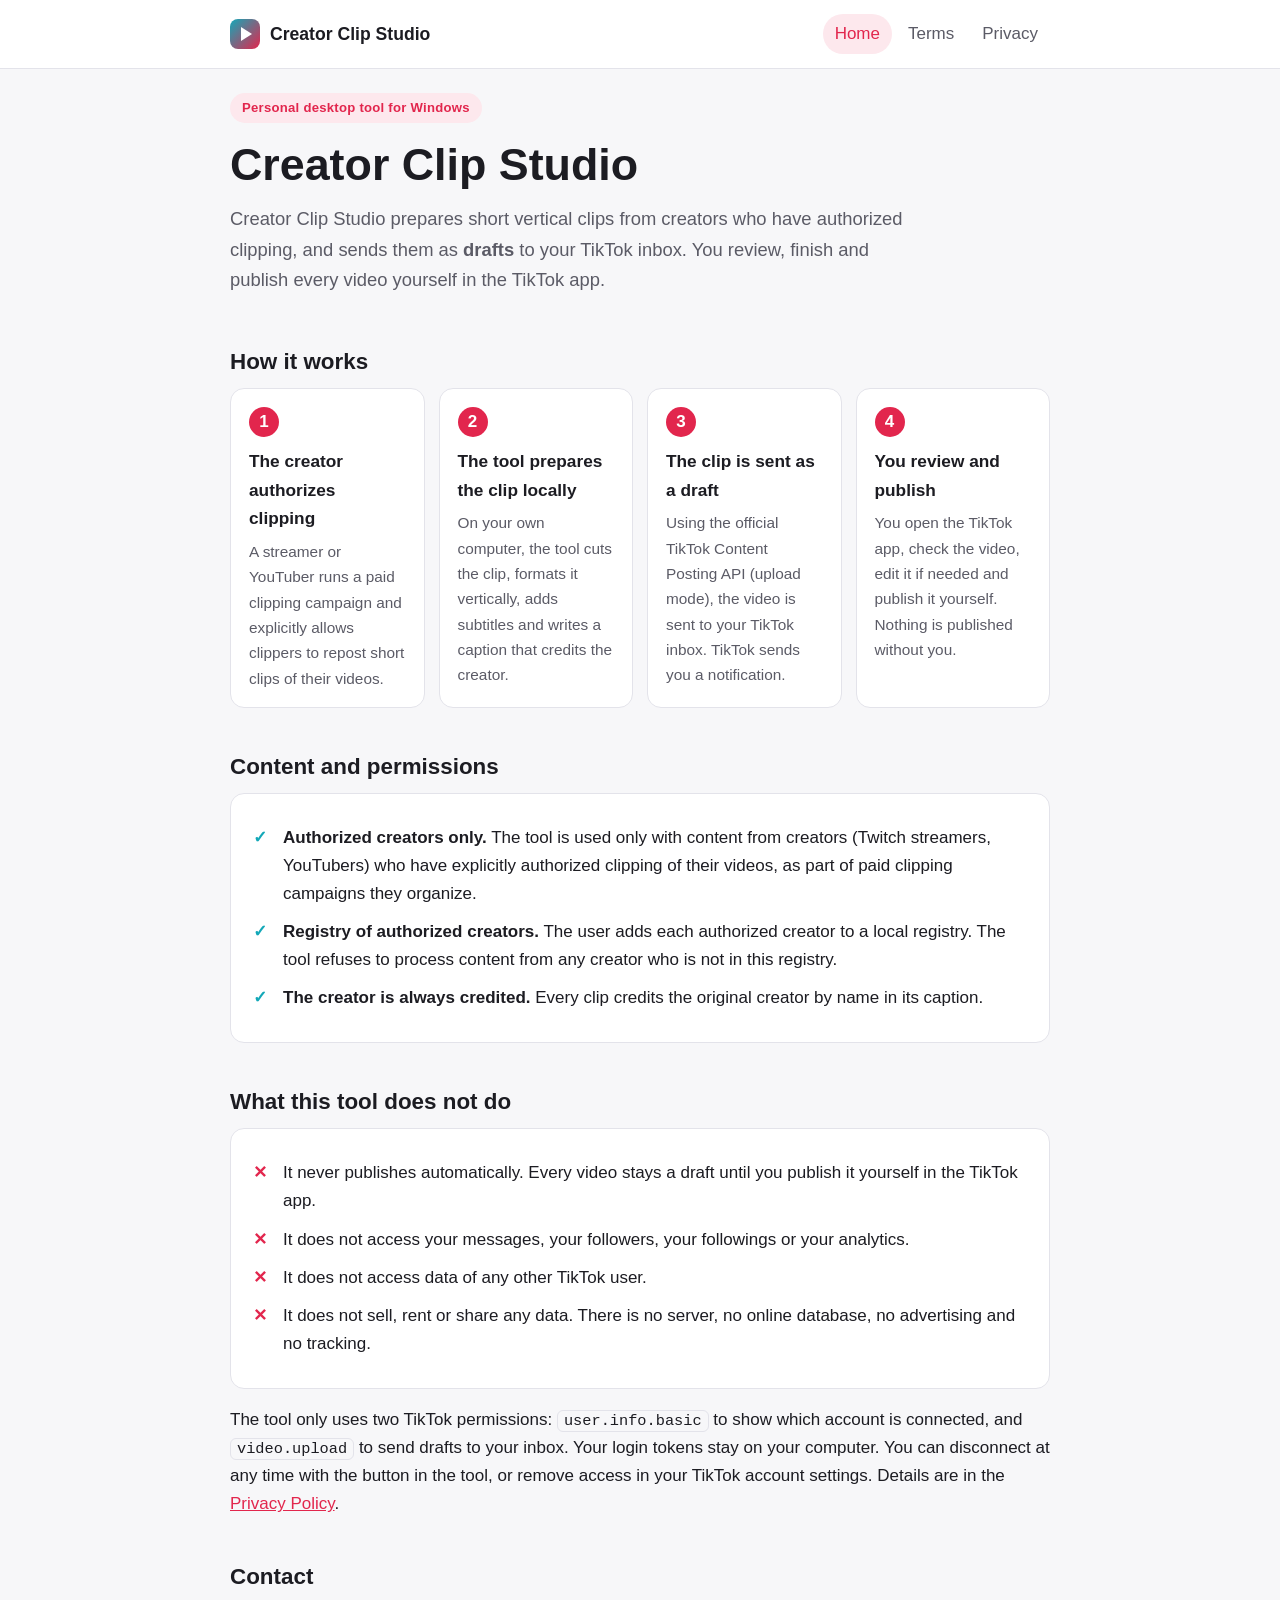
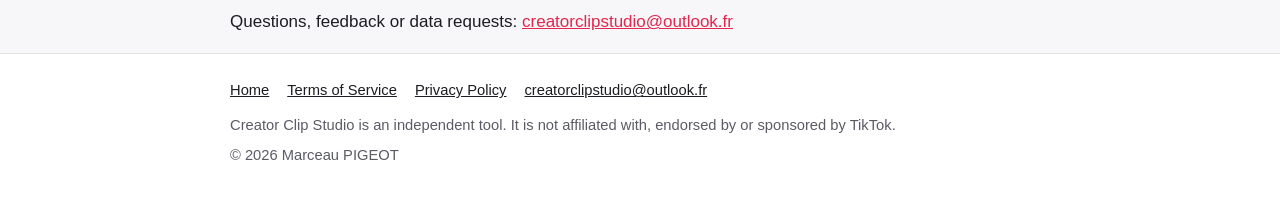
==== index.html @ 3bb6e99e "Site Creator Clip Studio (accueil, conditions, confidentialite)" ====
<!DOCTYPE html>
<html lang="en">
<head>
  <meta charset="utf-8">
  <meta name="viewport" content="width=device-width, initial-scale=1">
  <title>Creator Clip Studio</title>
  <meta name="description" content="Creator Clip Studio is a personal desktop tool that prepares short clips from authorized creators and sends them as drafts to your TikTok inbox, where you review and publish them yourself.">
  <link rel="stylesheet" href="style.css">
</head>
<body>
  <header class="site-header">
    <div class="wrap">
      <a class="brand" href="index.html"><span class="brand-mark" aria-hidden="true"></span>Creator Clip Studio</a>
      <nav class="nav" aria-label="Main">
        <a href="index.html" aria-current="page">Home</a>
        <a href="terms.html">Terms</a>
        <a href="privacy.html">Privacy</a>
      </nav>
    </div>
  </header>

  <main class="wrap">
    <section class="hero">
      <span class="badge">Personal desktop tool for Windows</span>
      <h1>Creator Clip Studio</h1>
      <p class="lead">Creator Clip Studio prepares short vertical clips from creators who have authorized clipping, and sends them as <strong>drafts</strong> to your TikTok inbox. You review, finish and publish every video yourself in the TikTok app.</p>
    </section>

    <section aria-labelledby="how">
      <h2 id="how">How it works</h2>
      <ol class="steps">
        <li>
          <h3>The creator authorizes clipping</h3>
          <p>A streamer or YouTuber runs a paid clipping campaign and explicitly allows clippers to repost short clips of their videos.</p>
        </li>
        <li>
          <h3>The tool prepares the clip locally</h3>
          <p>On your own computer, the tool cuts the clip, formats it vertically, adds subtitles and writes a caption that credits the creator.</p>
        </li>
        <li>
          <h3>The clip is sent as a draft</h3>
          <p>Using the official TikTok Content Posting API (upload mode), the video is sent to your TikTok inbox. TikTok sends you a notification.</p>
        </li>
        <li>
          <h3>You review and publish</h3>
          <p>You open the TikTok app, check the video, edit it if needed and publish it yourself. Nothing is published without you.</p>
        </li>
      </ol>
    </section>

    <section aria-labelledby="content">
      <h2 id="content">Content and permissions</h2>
      <div class="card">
        <ul class="checklist ok">
          <li><strong>Authorized creators only.</strong> The tool is used only with content from creators (Twitch streamers, YouTubers) who have explicitly authorized clipping of their videos, as part of paid clipping campaigns they organize.</li>
          <li><strong>Registry of authorized creators.</strong> The user adds each authorized creator to a local registry. The tool refuses to process content from any creator who is not in this registry.</li>
          <li><strong>The creator is always credited.</strong> Every clip credits the original creator by name in its caption.</li>
        </ul>
      </div>
    </section>

    <section aria-labelledby="not">
      <h2 id="not">What this tool does not do</h2>
      <div class="card">
        <ul class="checklist">
          <li>It never publishes automatically. Every video stays a draft until you publish it yourself in the TikTok app.</li>
          <li>It does not access your messages, your followers, your followings or your analytics.</li>
          <li>It does not access data of any other TikTok user.</li>
          <li>It does not sell, rent or share any data. There is no server, no online database, no advertising and no tracking.</li>
        </ul>
      </div>
      <p>The tool only uses two TikTok permissions: <code>user.info.basic</code> to show which account is connected, and <code>video.upload</code> to send drafts to your inbox. Your login tokens stay on your computer. You can disconnect at any time with the button in the tool, or remove access in your TikTok account settings. Details are in the <a href="privacy.html">Privacy Policy</a>.</p>
    </section>

    <section aria-labelledby="contact">
      <h2 id="contact">Contact</h2>
      <p>Questions, feedback or data requests: <a href="mailto:creatorclipstudio@outlook.fr">creatorclipstudio@outlook.fr</a></p>
    </section>
  </main>

  <footer class="site-footer">
    <div class="wrap">
      <div class="footer-links">
        <a href="index.html">Home</a>
        <a href="terms.html">Terms of Service</a>
        <a href="privacy.html">Privacy Policy</a>
        <a href="mailto:creatorclipstudio@outlook.fr">creatorclipstudio@outlook.fr</a>
      </div>
      <p>Creator Clip Studio is an independent tool. It is not affiliated with, endorsed by or sponsored by TikTok.</p>
      <p>&copy; 2026 Marceau PIGEOT</p>
    </div>
  </footer>
</body>
</html>
---- style.css ----
/* Creator Clip Studio - shared stylesheet (no external fonts or scripts) */

:root {
  --bg: #f7f7f9;
  --surface: #ffffff;
  --text: #1c1c22;
  --muted: #5b5b66;
  --border: #e3e3ea;
  --accent: #e2264d;
  --accent-soft: #fde8ed;
  --accent-2: #13a8b8;
  --radius: 14px;
  --max: 860px;
}

@media (prefers-color-scheme: dark) {
  :root {
    --bg: #111116;
    --surface: #1a1a21;
    --text: #ececf1;
    --muted: #a3a3b0;
    --border: #2c2c36;
    --accent: #ff4f73;
    --accent-soft: #2e1820;
    --accent-2: #3fd0de;
  }
}

* { box-sizing: border-box; }

html { -webkit-text-size-adjust: 100%; }

body {
  margin: 0;
  background: var(--bg);
  color: var(--text);
  font-family: -apple-system, BlinkMacSystemFont, "Segoe UI", Roboto, "Helvetica Neue", Arial, sans-serif;
  font-size: 17px;
  line-height: 1.65;
}

a { color: var(--accent); }
a:hover { text-decoration-thickness: 2px; }

.wrap {
  max-width: var(--max);
  margin: 0 auto;
  padding: 0 20px;
}

/* Header */
.site-header {
  background: var(--surface);
  border-bottom: 1px solid var(--border);
  position: sticky;
  top: 0;
  z-index: 10;
}
.site-header .wrap {
  display: flex;
  align-items: center;
  justify-content: space-between;
  flex-wrap: wrap;
  gap: 8px 20px;
  padding-top: 14px;
  padding-bottom: 14px;
}
.brand {
  display: flex;
  align-items: center;
  gap: 10px;
  font-weight: 700;
  font-size: 1.1rem;
  color: var(--text);
  text-decoration: none;
}
.brand-mark {
  width: 30px;
  height: 30px;
  border-radius: 8px;
  background: linear-gradient(135deg, var(--accent-2), var(--accent));
  display: inline-block;
  position: relative;
}
.brand-mark::after {
  content: "";
  position: absolute;
  left: 11px;
  top: 8px;
  border-left: 11px solid #fff;
  border-top: 7px solid transparent;
  border-bottom: 7px solid transparent;
}
.nav { display: flex; gap: 4px; }
.nav a {
  color: var(--muted);
  text-decoration: none;
  padding: 6px 12px;
  border-radius: 999px;
  font-weight: 500;
}
.nav a:hover { color: var(--text); background: var(--bg); }
.nav a[aria-current="page"] { color: var(--accent); background: var(--accent-soft); }

/* Main content */
main { padding: 40px 0 56px; }

.hero { padding: 24px 0 8px; }
.hero h1 {
  font-size: clamp(2rem, 6vw, 2.8rem);
  line-height: 1.15;
  margin: 0 0 14px;
}
.hero .lead {
  font-size: 1.15rem;
  color: var(--muted);
  margin: 0;
  max-width: 680px;
}
.badge {
  display: inline-block;
  font-size: 0.82rem;
  font-weight: 600;
  letter-spacing: 0.02em;
  color: var(--accent);
  background: var(--accent-soft);
  padding: 4px 12px;
  border-radius: 999px;
  margin-bottom: 16px;
}

h1 { font-size: 2rem; line-height: 1.2; margin: 0 0 8px; }
h2 { font-size: 1.4rem; line-height: 1.3; margin: 44px 0 12px; }
h3 { font-size: 1.08rem; margin: 0 0 6px; }

.updated { color: var(--muted); font-size: 0.95rem; margin: 0 0 24px; }

.card {
  background: var(--surface);
  border: 1px solid var(--border);
  border-radius: var(--radius);
  padding: 20px 22px;
}

.steps {
  list-style: none;
  padding: 0;
  margin: 0;
  display: grid;
  gap: 14px;
  grid-template-columns: repeat(auto-fit, minmax(190px, 1fr));
  counter-reset: step;
}
.steps li {
  counter-increment: step;
  background: var(--surface);
  border: 1px solid var(--border);
  border-radius: var(--radius);
  padding: 18px 18px 16px;
}
.steps li::before {
  content: counter(step);
  display: inline-flex;
  align-items: center;
  justify-content: center;
  width: 30px;
  height: 30px;
  border-radius: 50%;
  background: var(--accent);
  color: #fff;
  font-weight: 700;
  margin-bottom: 10px;
}
.steps p { margin: 0; color: var(--muted); font-size: 0.96rem; }

.checklist { list-style: none; padding: 0; margin: 0; }
.checklist li {
  position: relative;
  padding-left: 30px;
  margin: 10px 0;
}
.checklist li::before {
  content: "\2715";
  position: absolute;
  left: 0;
  top: 0;
  color: var(--accent);
  font-weight: 700;
}
.checklist.ok li::before { content: "\2713"; color: var(--accent-2); }

.legal h2 { font-size: 1.2rem; margin-top: 34px; }
.legal ul { padding-left: 22px; }
.legal li { margin: 6px 0; }

table {
  width: 100%;
  border-collapse: collapse;
  background: var(--surface);
  border: 1px solid var(--border);
  border-radius: var(--radius);
  font-size: 0.96rem;
}
.table-scroll { overflow-x: auto; }
td code { overflow-wrap: anywhere; }
th, td {
  text-align: left;
  vertical-align: top;
  padding: 12px 14px;
  border-bottom: 1px solid var(--border);
}
th { background: var(--bg); font-weight: 600; }
tr:last-child td { border-bottom: none; }
code {
  font-family: ui-monospace, SFMono-Regular, Consolas, Menlo, monospace;
  font-size: 0.9em;
  background: var(--bg);
  border: 1px solid var(--border);
  padding: 1px 6px;
  border-radius: 6px;
}

/* Footer */
.site-footer {
  border-top: 1px solid var(--border);
  background: var(--surface);
  color: var(--muted);
  font-size: 0.92rem;
}
.site-footer .wrap { padding-top: 24px; padding-bottom: 28px; }
.footer-links { display: flex; flex-wrap: wrap; gap: 6px 18px; margin-bottom: 10px; }
.footer-links a { color: var(--text); }
.site-footer p { margin: 6px 0; }

@media (max-width: 560px) {
  body { font-size: 16px; }
  main { padding-top: 28px; }
  .site-header .wrap { padding-top: 10px; padding-bottom: 10px; }
  .nav a { padding: 6px 10px; }
  th, td { padding: 10px 8px; font-size: 0.92rem; }
}
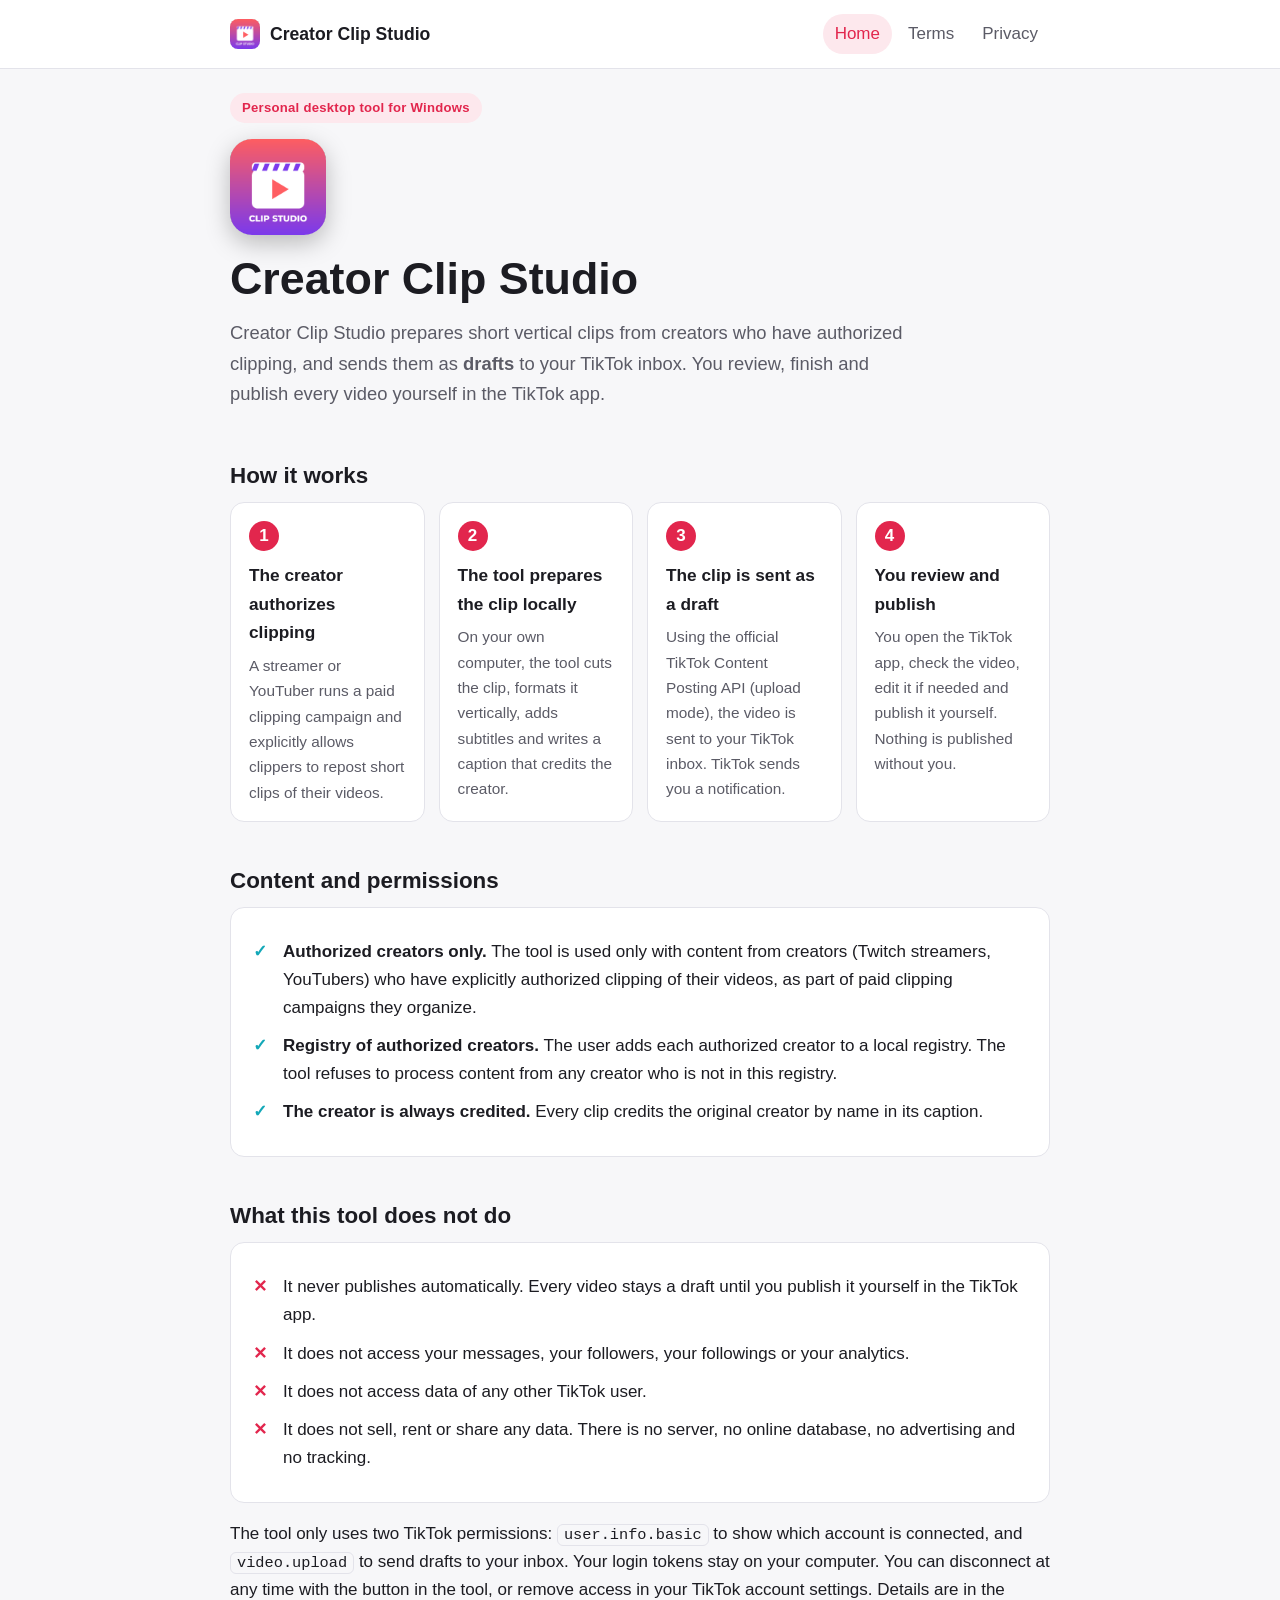
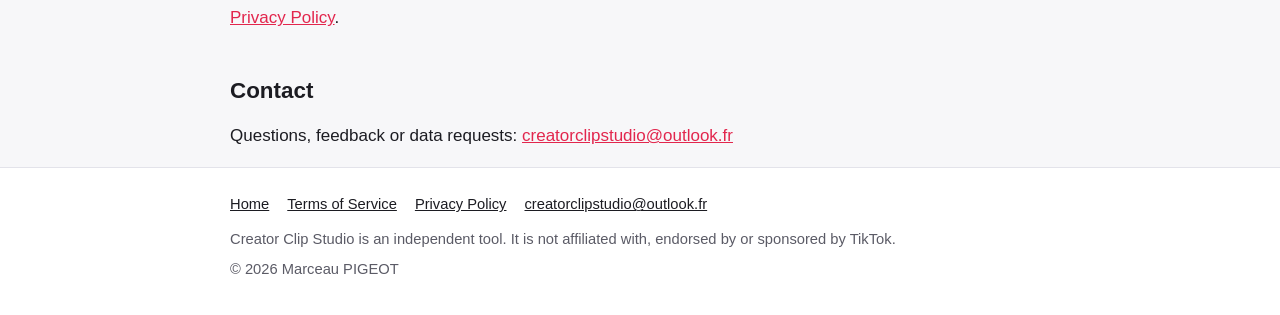
==== commit ba7efee6: "Icone de l'application sur le site et favicon" ====
--- a/index.html
+++ b/index.html
@@ -6,11 +6,14 @@
   <title>Creator Clip Studio</title>
   <meta name="description" content="Creator Clip Studio is a personal desktop tool that prepares short clips from authorized creators and sends them as drafts to your TikTok inbox, where you review and publish them yourself.">
   <link rel="stylesheet" href="style.css">
+  <link rel="icon" href="favicon.ico" sizes="any">
+  <link rel="icon" type="image/png" sizes="32x32" href="favicon-32.png">
+  <link rel="apple-touch-icon" href="apple-touch-icon.png">
 </head>
 <body>
   <header class="site-header">
     <div class="wrap">
-      <a class="brand" href="index.html"><span class="brand-mark" aria-hidden="true"></span>Creator Clip Studio</a>
+      <a class="brand" href="index.html"><img class="brand-mark" src="app-icon.png" alt="" width="30" height="30">Creator Clip Studio</a>
       <nav class="nav" aria-label="Main">
         <a href="index.html" aria-current="page">Home</a>
         <a href="terms.html">Terms</a>
@@ -22,6 +25,7 @@
   <main class="wrap">
     <section class="hero">
       <span class="badge">Personal desktop tool for Windows</span>
+      <img class="hero-icon" src="app-icon.png" alt="Creator Clip Studio app icon" width="96" height="96">
       <h1>Creator Clip Studio</h1>
       <p class="lead">Creator Clip Studio prepares short vertical clips from creators who have authorized clipping, and sends them as <strong>drafts</strong> to your TikTok inbox. You review, finish and publish every video yourself in the TikTok app.</p>
     </section>
--- a/style.css
+++ b/style.css
@@ -78,18 +78,15 @@
   width: 30px;
   height: 30px;
   border-radius: 8px;
-  background: linear-gradient(135deg, var(--accent-2), var(--accent));
   display: inline-block;
-  position: relative;
-}
-.brand-mark::after {
-  content: "";
-  position: absolute;
-  left: 11px;
-  top: 8px;
-  border-left: 11px solid #fff;
-  border-top: 7px solid transparent;
-  border-bottom: 7px solid transparent;
+}
+.hero-icon {
+  display: block;
+  width: 96px;
+  height: 96px;
+  border-radius: 22px;
+  margin-bottom: 18px;
+  box-shadow: 0 8px 24px rgba(0, 0, 0, 0.25);
 }
 .nav { display: flex; gap: 4px; }
 .nav a {
